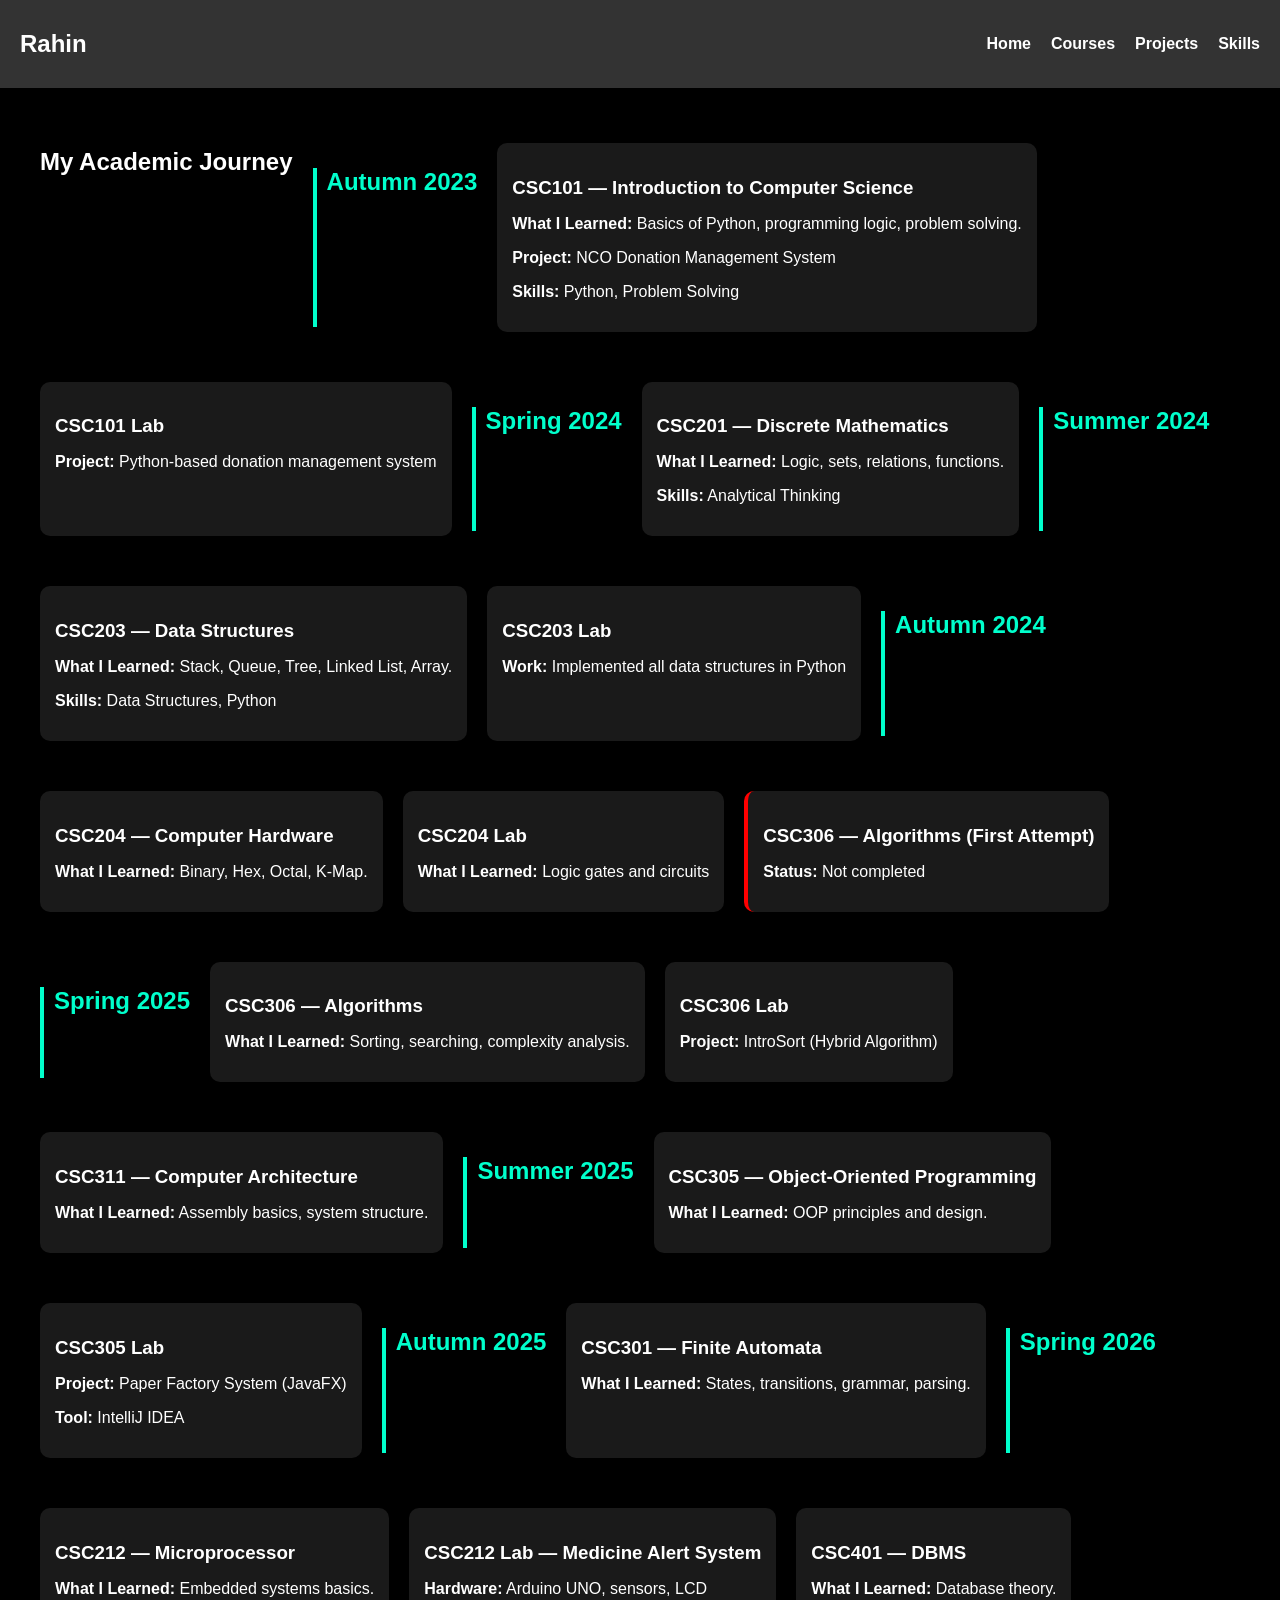
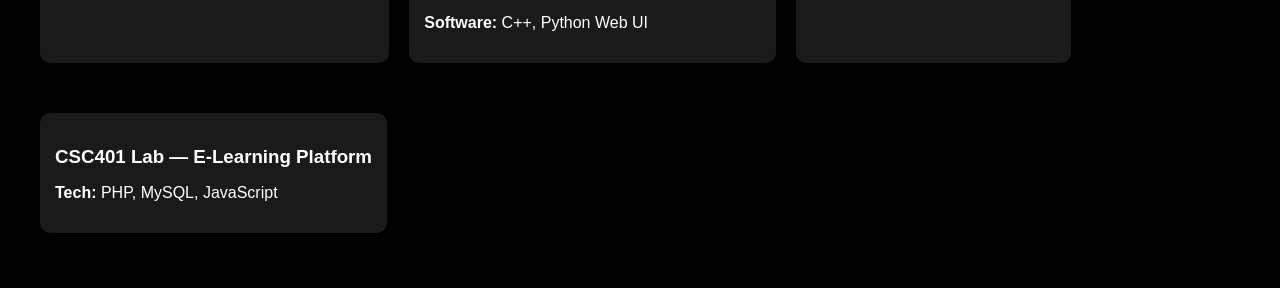
==== courses.html @ 991c68e2 "Wrote the courses.html & managed UI on style.css" ====
<!DOCTYPE html>
<html>
<head>
    <title>Courses</title>
    <link rel="stylesheet" href="css/style.css">
</head>
<body>

    <nav>
        <h2>Rahin</h2>
        <ul>
            <li><a href="index.html">Home</a></li>
            <li><a href="courses.html">Courses</a></li>
            <li><a href="projects.html">Projects</a></li>
            <li><a href="skills.html">Skills</a></li>
        </ul>
    </nav>

    <section class="container">
        <h1>My Academic Journey</h1>

        <!-- AUTUMN 2023 -->
        <h2 class="semester">Autumn 2023</h2>

        <div class="course-card">
            <h3>CSC101 — Introduction to Computer Science</h3>
            <p><strong>What I Learned:</strong> Basics of Python, programming logic, problem solving.</p>
            <p><strong>Project:</strong> NCO Donation Management System</p>
            <p><strong>Skills:</strong> Python, Problem Solving</p>
        </div>

        <div class="course-card">
            <h3>CSC101 Lab</h3>
            <p><strong>Project:</strong> Python-based donation management system</p>
        </div>

        <!-- SPRING 2024 -->
        <h2 class="semester">Spring 2024</h2>

        <div class="course-card">
            <h3>CSC201 — Discrete Mathematics</h3>
            <p><strong>What I Learned:</strong> Logic, sets, relations, functions.</p>
            <p><strong>Skills:</strong> Analytical Thinking</p>
        </div>

        <!-- SUMMER 2024 -->
        <h2 class="semester">Summer 2024</h2>

        <div class="course-card">
            <h3>CSC203 — Data Structures</h3>
            <p><strong>What I Learned:</strong> Stack, Queue, Tree, Linked List, Array.</p>
            <p><strong>Skills:</strong> Data Structures, Python</p>
        </div>

        <div class="course-card">
            <h3>CSC203 Lab</h3>
            <p><strong>Work:</strong> Implemented all data structures in Python</p>
        </div>

        <!-- AUTUMN 2024 -->
        <h2 class="semester">Autumn 2024</h2>

        <div class="course-card">
            <h3>CSC204 — Computer Hardware</h3>
            <p><strong>What I Learned:</strong> Binary, Hex, Octal, K-Map.</p>
        </div>

        <div class="course-card">
            <h3>CSC204 Lab</h3>
            <p><strong>What I Learned:</strong> Logic gates and circuits</p>
        </div>

        <div class="course-card failed">
            <h3>CSC306 — Algorithms (First Attempt)</h3>
            <p><strong>Status:</strong> Not completed</p>
        </div>

        <!-- SPRING 2025 -->
        <h2 class="semester">Spring 2025</h2>

        <div class="course-card">
            <h3>CSC306 — Algorithms</h3>
            <p><strong>What I Learned:</strong> Sorting, searching, complexity analysis.</p>
        </div>

        <div class="course-card">
            <h3>CSC306 Lab</h3>
            <p><strong>Project:</strong> IntroSort (Hybrid Algorithm)</p>
        </div>

        <div class="course-card">
            <h3>CSC311 — Computer Architecture</h3>
            <p><strong>What I Learned:</strong> Assembly basics, system structure.</p>
        </div>

        <!-- SUMMER 2025 -->
        <h2 class="semester">Summer 2025</h2>

        <div class="course-card">
            <h3>CSC305 — Object-Oriented Programming</h3>
            <p><strong>What I Learned:</strong> OOP principles and design.</p>
        </div>

        <div class="course-card">
            <h3>CSC305 Lab</h3>
            <p><strong>Project:</strong> Paper Factory System (JavaFX)</p>
            <p><strong>Tool:</strong> IntelliJ IDEA</p>
        </div>

        <!-- AUTUMN 2025 -->
        <h2 class="semester">Autumn 2025</h2>

        <div class="course-card">
            <h3>CSC301 — Finite Automata</h3>
            <p><strong>What I Learned:</strong> States, transitions, grammar, parsing.</p>
        </div>

        <!-- SPRING 2026 -->
        <h2 class="semester">Spring 2026</h2>

        <div class="course-card">
            <h3>CSC212 — Microprocessor</h3>
            <p><strong>What I Learned:</strong> Embedded systems basics.</p>
        </div>

        <div class="course-card">
            <h3>CSC212 Lab — Medicine Alert System</h3>
            <p><strong>Hardware:</strong> Arduino UNO, sensors, LCD</p>
            <p><strong>Software:</strong> C++, Python Web UI</p>
        </div>

        <div class="course-card">
            <h3>CSC401 — DBMS</h3>
            <p><strong>What I Learned:</strong> Database theory.</p>
        </div>

        <div class="course-card">
            <h3>CSC401 Lab — E-Learning Platform</h3>
            <p><strong>Tech:</strong> PHP, MySQL, JavaScript</p>
        </div>

    </section>

</body>
</html>
---- css/style.css ----
body{
    margin: 0;
    font-family: Arial, Helvetica, sans-serif;
    background-color:black;
    color:white;
}
/*navbar*/
nav{
    display: flex;
    justify-content: space-between;
    align-items: center;
    background-color: #333;
    padding: 10px 20px;
}
nav ul{
    display: flex;
    list-style: none;
    gap: 20px;
}
nav a{
    color: white;
    text-decoration: none;
    font-weight: bold;
}
/*Container*/
.container{
    display: flex;
    flex-wrap: wrap;
    gap: 20px;
    padding: 40px;
}
.semester {
    margin-top: 40px;
    color: #00ffcc;
    border-left: 4px solid #00ffcc;
    padding-left: 10px;
}

.course-card {
    background: #1a1a1a;
    padding: 15px;
    margin: 15px 0;
    border-radius: 10px;
    transition: 0.2s;
}

.course-card:hover {
    transform: scale(1.02);
    background: #222;
}

.course-card h3 {
    margin-bottom: 8px;
}

.failed {
    border-left: 4px solid red;
}
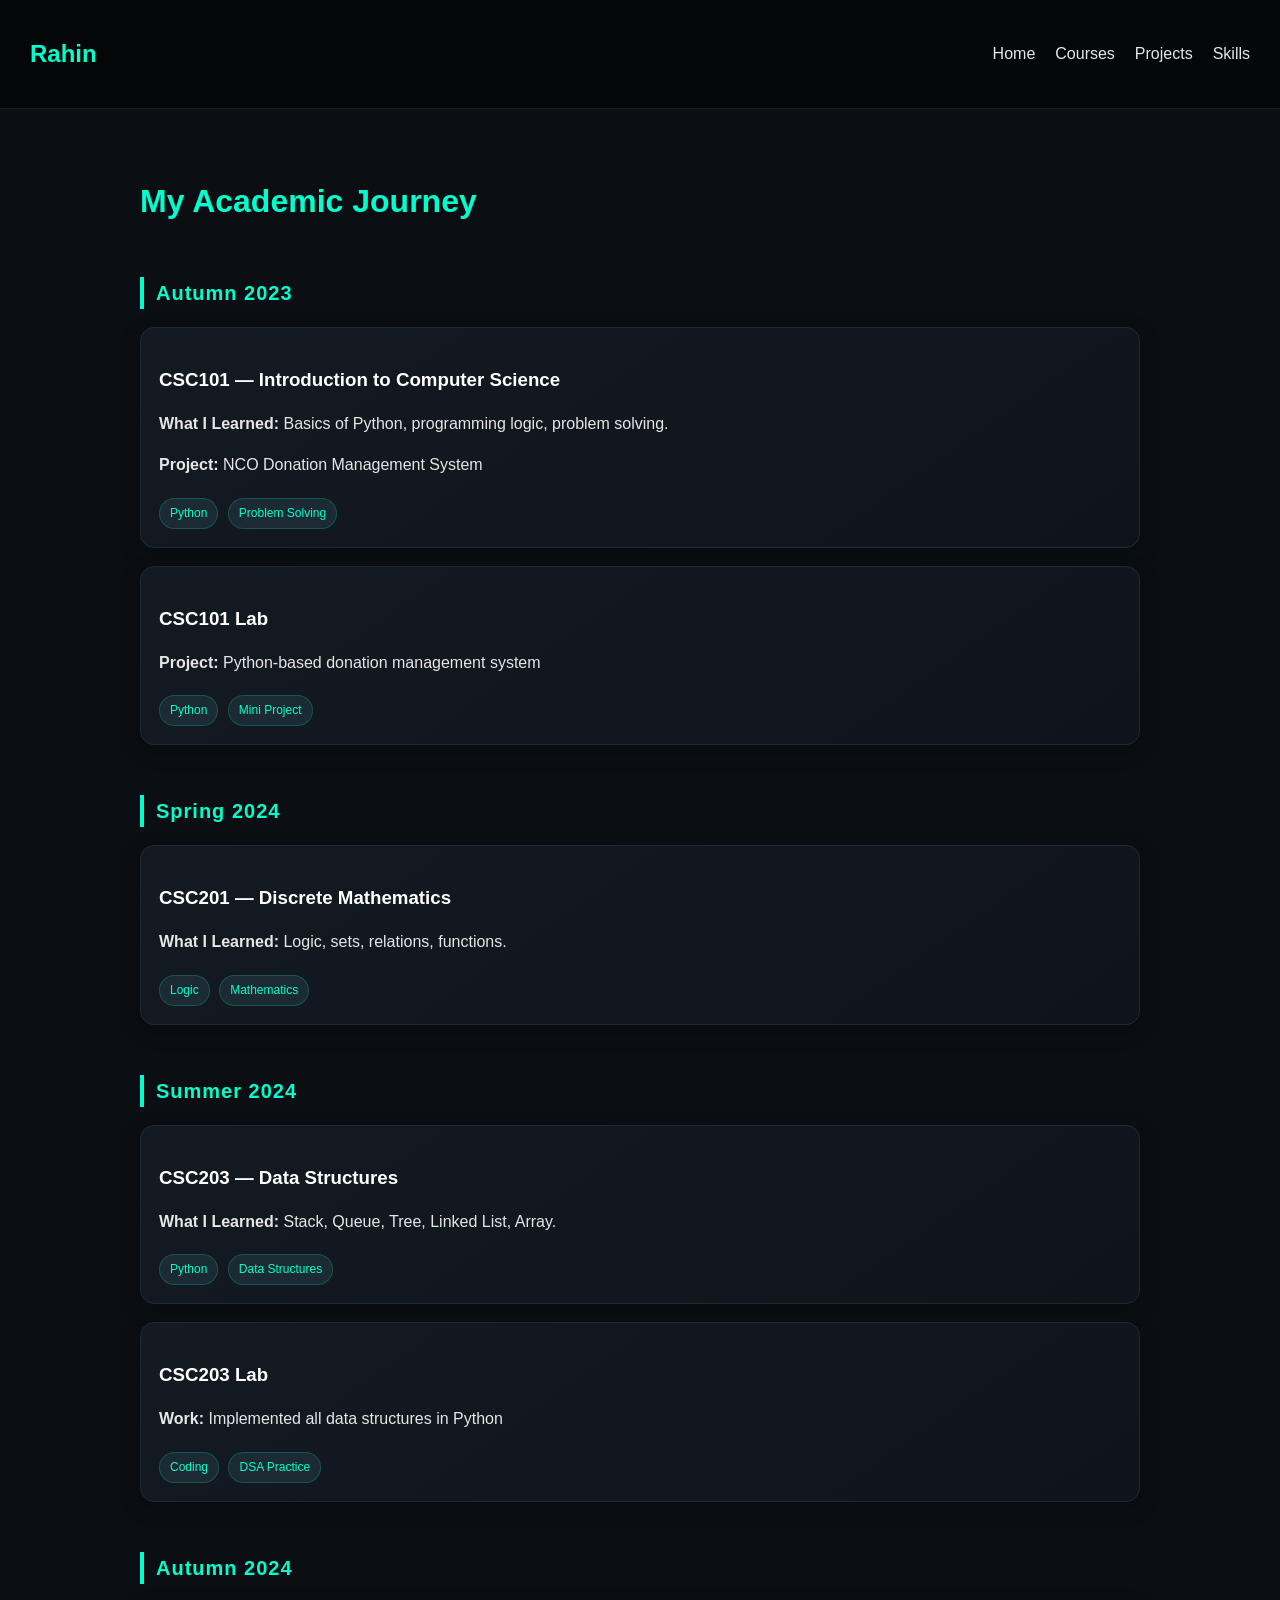
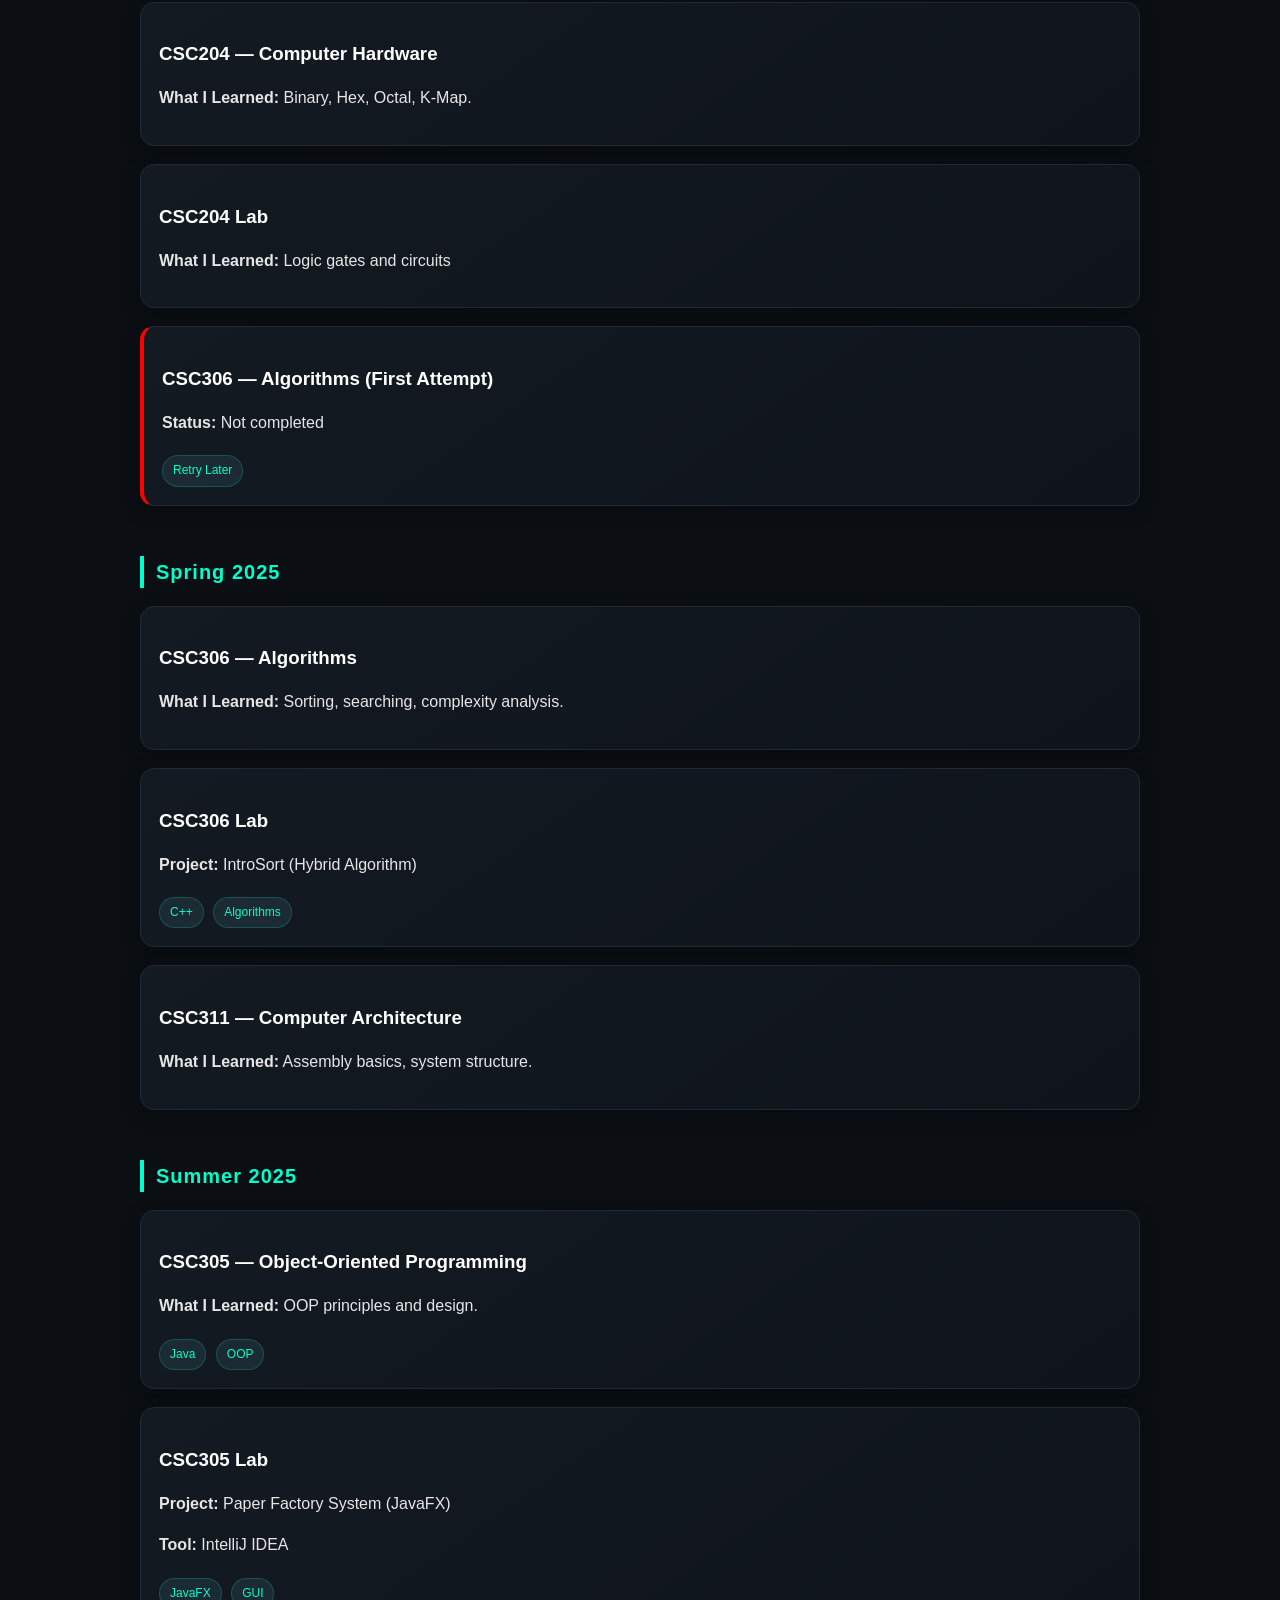
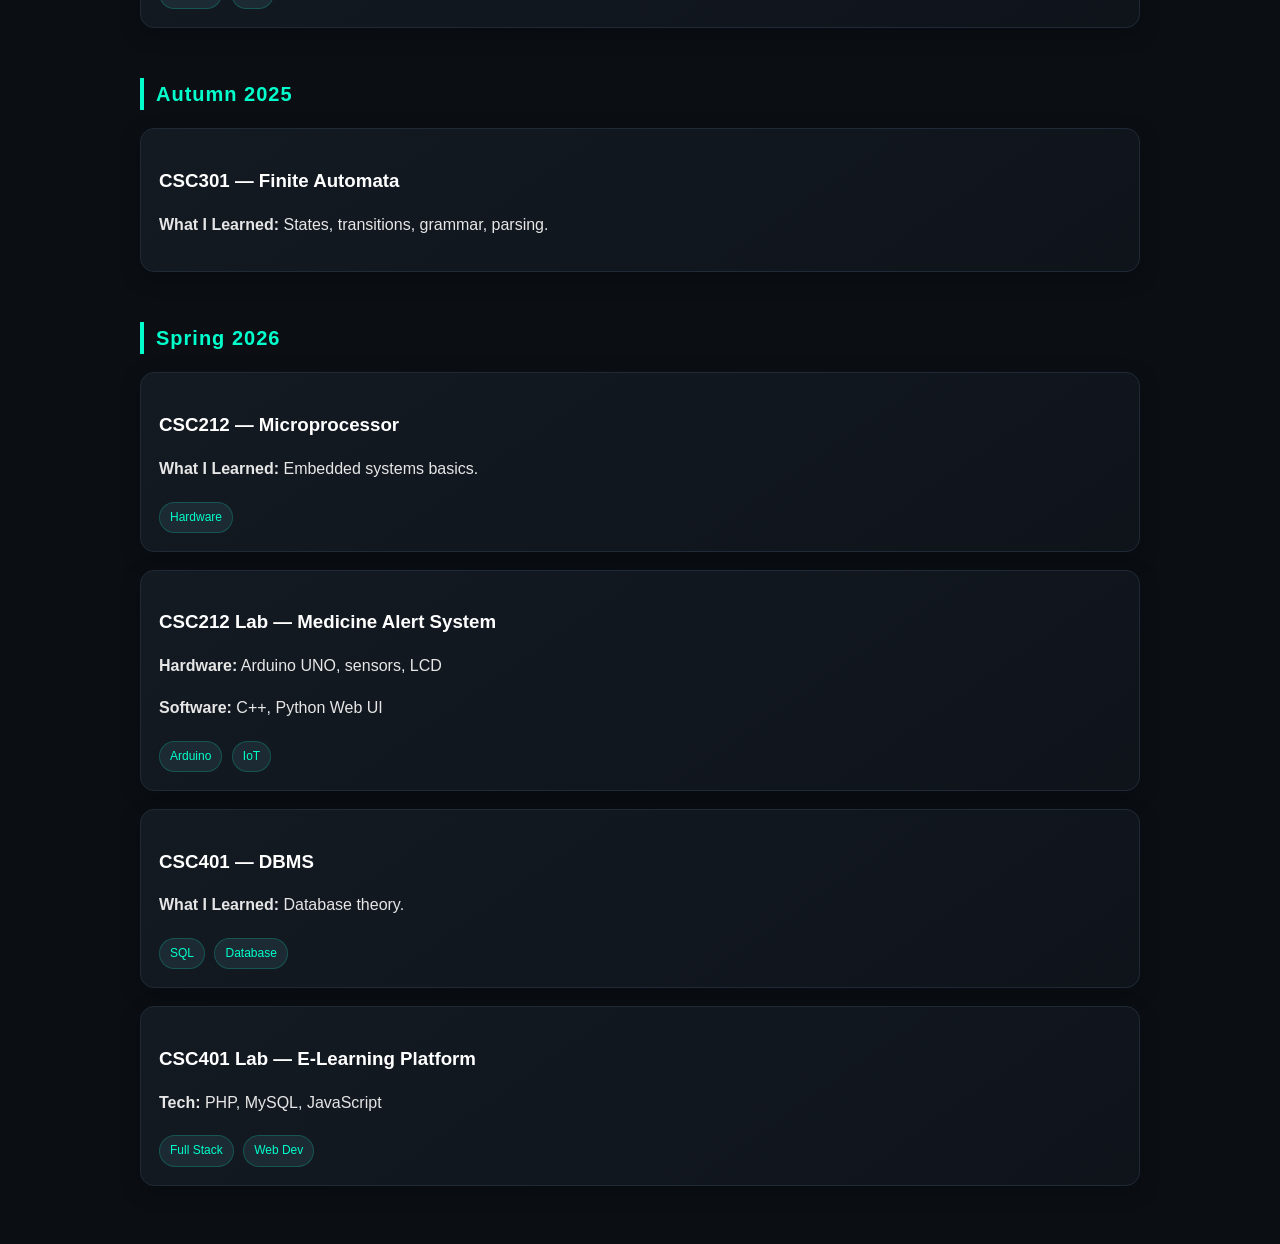
==== commit ce07ac49: "Changed the Course UI!" ====
--- a/courses.html
+++ b/courses.html
@@ -17,21 +17,33 @@
     </nav>
 
     <section class="container">
-        <h1>My Academic Journey</h1>
+
+        <h1 class="page-title">My Academic Journey</h1>
 
         <!-- AUTUMN 2023 -->
         <h2 class="semester">Autumn 2023</h2>
 
         <div class="course-card">
             <h3>CSC101 — Introduction to Computer Science</h3>
+
             <p><strong>What I Learned:</strong> Basics of Python, programming logic, problem solving.</p>
+
             <p><strong>Project:</strong> NCO Donation Management System</p>
-            <p><strong>Skills:</strong> Python, Problem Solving</p>
+
+            <div class="tag-group">
+                <span class="tag">Python</span>
+                <span class="tag">Problem Solving</span>
+            </div>
         </div>
 
         <div class="course-card">
             <h3>CSC101 Lab</h3>
             <p><strong>Project:</strong> Python-based donation management system</p>
+
+            <div class="tag-group">
+                <span class="tag">Python</span>
+                <span class="tag">Mini Project</span>
+            </div>
         </div>
 
         <!-- SPRING 2024 -->
@@ -40,7 +52,11 @@
         <div class="course-card">
             <h3>CSC201 — Discrete Mathematics</h3>
             <p><strong>What I Learned:</strong> Logic, sets, relations, functions.</p>
-            <p><strong>Skills:</strong> Analytical Thinking</p>
+
+            <div class="tag-group">
+                <span class="tag">Logic</span>
+                <span class="tag">Mathematics</span>
+            </div>
         </div>
 
         <!-- SUMMER 2024 -->
@@ -49,12 +65,21 @@
         <div class="course-card">
             <h3>CSC203 — Data Structures</h3>
             <p><strong>What I Learned:</strong> Stack, Queue, Tree, Linked List, Array.</p>
-            <p><strong>Skills:</strong> Data Structures, Python</p>
+
+            <div class="tag-group">
+                <span class="tag">Python</span>
+                <span class="tag">Data Structures</span>
+            </div>
         </div>
 
         <div class="course-card">
             <h3>CSC203 Lab</h3>
             <p><strong>Work:</strong> Implemented all data structures in Python</p>
+
+            <div class="tag-group">
+                <span class="tag">Coding</span>
+                <span class="tag">DSA Practice</span>
+            </div>
         </div>
 
         <!-- AUTUMN 2024 -->
@@ -73,6 +98,10 @@
         <div class="course-card failed">
             <h3>CSC306 — Algorithms (First Attempt)</h3>
             <p><strong>Status:</strong> Not completed</p>
+
+            <div class="tag-group">
+                <span class="tag">Retry Later</span>
+            </div>
         </div>
 
         <!-- SPRING 2025 -->
@@ -86,6 +115,11 @@
         <div class="course-card">
             <h3>CSC306 Lab</h3>
             <p><strong>Project:</strong> IntroSort (Hybrid Algorithm)</p>
+
+            <div class="tag-group">
+                <span class="tag">C++</span>
+                <span class="tag">Algorithms</span>
+            </div>
         </div>
 
         <div class="course-card">
@@ -99,12 +133,22 @@
         <div class="course-card">
             <h3>CSC305 — Object-Oriented Programming</h3>
             <p><strong>What I Learned:</strong> OOP principles and design.</p>
+
+            <div class="tag-group">
+                <span class="tag">Java</span>
+                <span class="tag">OOP</span>
+            </div>
         </div>
 
         <div class="course-card">
             <h3>CSC305 Lab</h3>
             <p><strong>Project:</strong> Paper Factory System (JavaFX)</p>
             <p><strong>Tool:</strong> IntelliJ IDEA</p>
+
+            <div class="tag-group">
+                <span class="tag">JavaFX</span>
+                <span class="tag">GUI</span>
+            </div>
         </div>
 
         <!-- AUTUMN 2025 -->
@@ -121,22 +165,41 @@
         <div class="course-card">
             <h3>CSC212 — Microprocessor</h3>
             <p><strong>What I Learned:</strong> Embedded systems basics.</p>
+
+            <div class="tag-group">
+                <span class="tag">Hardware</span>
+            </div>
         </div>
 
         <div class="course-card">
             <h3>CSC212 Lab — Medicine Alert System</h3>
             <p><strong>Hardware:</strong> Arduino UNO, sensors, LCD</p>
             <p><strong>Software:</strong> C++, Python Web UI</p>
+
+            <div class="tag-group">
+                <span class="tag">Arduino</span>
+                <span class="tag">IoT</span>
+            </div>
         </div>
 
         <div class="course-card">
             <h3>CSC401 — DBMS</h3>
             <p><strong>What I Learned:</strong> Database theory.</p>
+
+            <div class="tag-group">
+                <span class="tag">SQL</span>
+                <span class="tag">Database</span>
+            </div>
         </div>
 
         <div class="course-card">
             <h3>CSC401 Lab — E-Learning Platform</h3>
             <p><strong>Tech:</strong> PHP, MySQL, JavaScript</p>
+
+            <div class="tag-group">
+                <span class="tag">Full Stack</span>
+                <span class="tag">Web Dev</span>
+            </div>
         </div>
 
     </section>
--- a/css/style.css
+++ b/css/style.css
@@ -1,58 +1,122 @@
-body{
+body {
     margin: 0;
-    font-family: Arial, Helvetica, sans-serif;
-    background-color:black;
-    color:white;
+    font-family: "Segoe UI", sans-serif;
+    background: #0b0f14;
+    color: #e6e6e6;
+    line-height: 1.6;
+}
+
+.container {
+    max-width: 1000px;
+    margin: auto;
+    padding: 40px 20px;
 }
 /*navbar*/
-nav{
+nav {
     display: flex;
     justify-content: space-between;
     align-items: center;
-    background-color: #333;
-    padding: 10px 20px;
+    padding: 15px 30px;
+    background: rgba(0, 0, 0, 0.6);
+    backdrop-filter: blur(10px);
+    position: sticky;
+    top: 0;
+    z-index: 1000;
+    border-bottom: 1px solid #1f1f1f;
 }
-nav ul{
+
+nav h2 {
+    color: #00ffcc;
+}
+
+nav ul {
     display: flex;
+    gap: 20px;
     list-style: none;
-    gap: 20px;
 }
-nav a{
-    color: white;
+
+nav a {
+    color: #e6e6e6;
     text-decoration: none;
-    font-weight: bold;
+    transition: 0.2s;
 }
-/*Container*/
-.container{
-    display: flex;
-    flex-wrap: wrap;
-    gap: 20px;
-    padding: 40px;
+
+nav a:hover {
+    color: #00ffcc;
 }
+
 .semester {
-    margin-top: 40px;
+    margin-top: 50px;
+    font-size: 20px;
     color: #00ffcc;
     border-left: 4px solid #00ffcc;
-    padding-left: 10px;
+    padding-left: 12px;
+    letter-spacing: 1px;
 }
 
 .course-card {
-    background: #1a1a1a;
-    padding: 15px;
-    margin: 15px 0;
-    border-radius: 10px;
-    transition: 0.2s;
+    background: linear-gradient(145deg, #141a22, #0f141b);
+    padding: 18px;
+    margin: 18px 0;
+    border-radius: 14px;
+    border: 1px solid #1f2a36;
+    box-shadow: 0 6px 20px rgba(0,0,0,0.3);
+    transition: all 0.25s ease;
 }
 
 .course-card:hover {
-    transform: scale(1.02);
-    background: #222;
+    transform: translateY(-5px);
+    border-color: #00ffcc;
+    box-shadow: 0 10px 30px rgba(0,255,204,0.08);
 }
 
 .course-card h3 {
+    color: #ffffff;
     margin-bottom: 8px;
 }
 
 .failed {
     border-left: 4px solid red;
+}
+.tag {
+    display: inline-block;
+    padding: 4px 10px;
+    margin: 4px 5px 0 0;
+    font-size: 12px;
+    border-radius: 20px;
+    background: #1b2a33;
+    color: #00ffcc;
+    border: 1px solid #00ffcc33;
+}
+.course-card {
+    opacity: 0;
+    transform: translateY(20px);
+    animation: fadeIn 0.5s ease forwards;
+}
+
+@keyframes fadeIn {
+    to {
+        opacity: 1;
+        transform: translateY(0);
+    }
+}
+.page-title {
+    font-size: 32px;
+    margin-bottom: 20px;
+    color: #00ffcc;
+}
+
+.tag-group {
+    margin-top: 10px;
+}
+
+.tag {
+    display: inline-block;
+    padding: 5px 10px;
+    margin: 4px 5px 0 0;
+    font-size: 12px;
+    border-radius: 20px;
+    background: #1b2a33;
+    color: #00ffcc;
+    border: 1px solid #00ffcc33;
 }
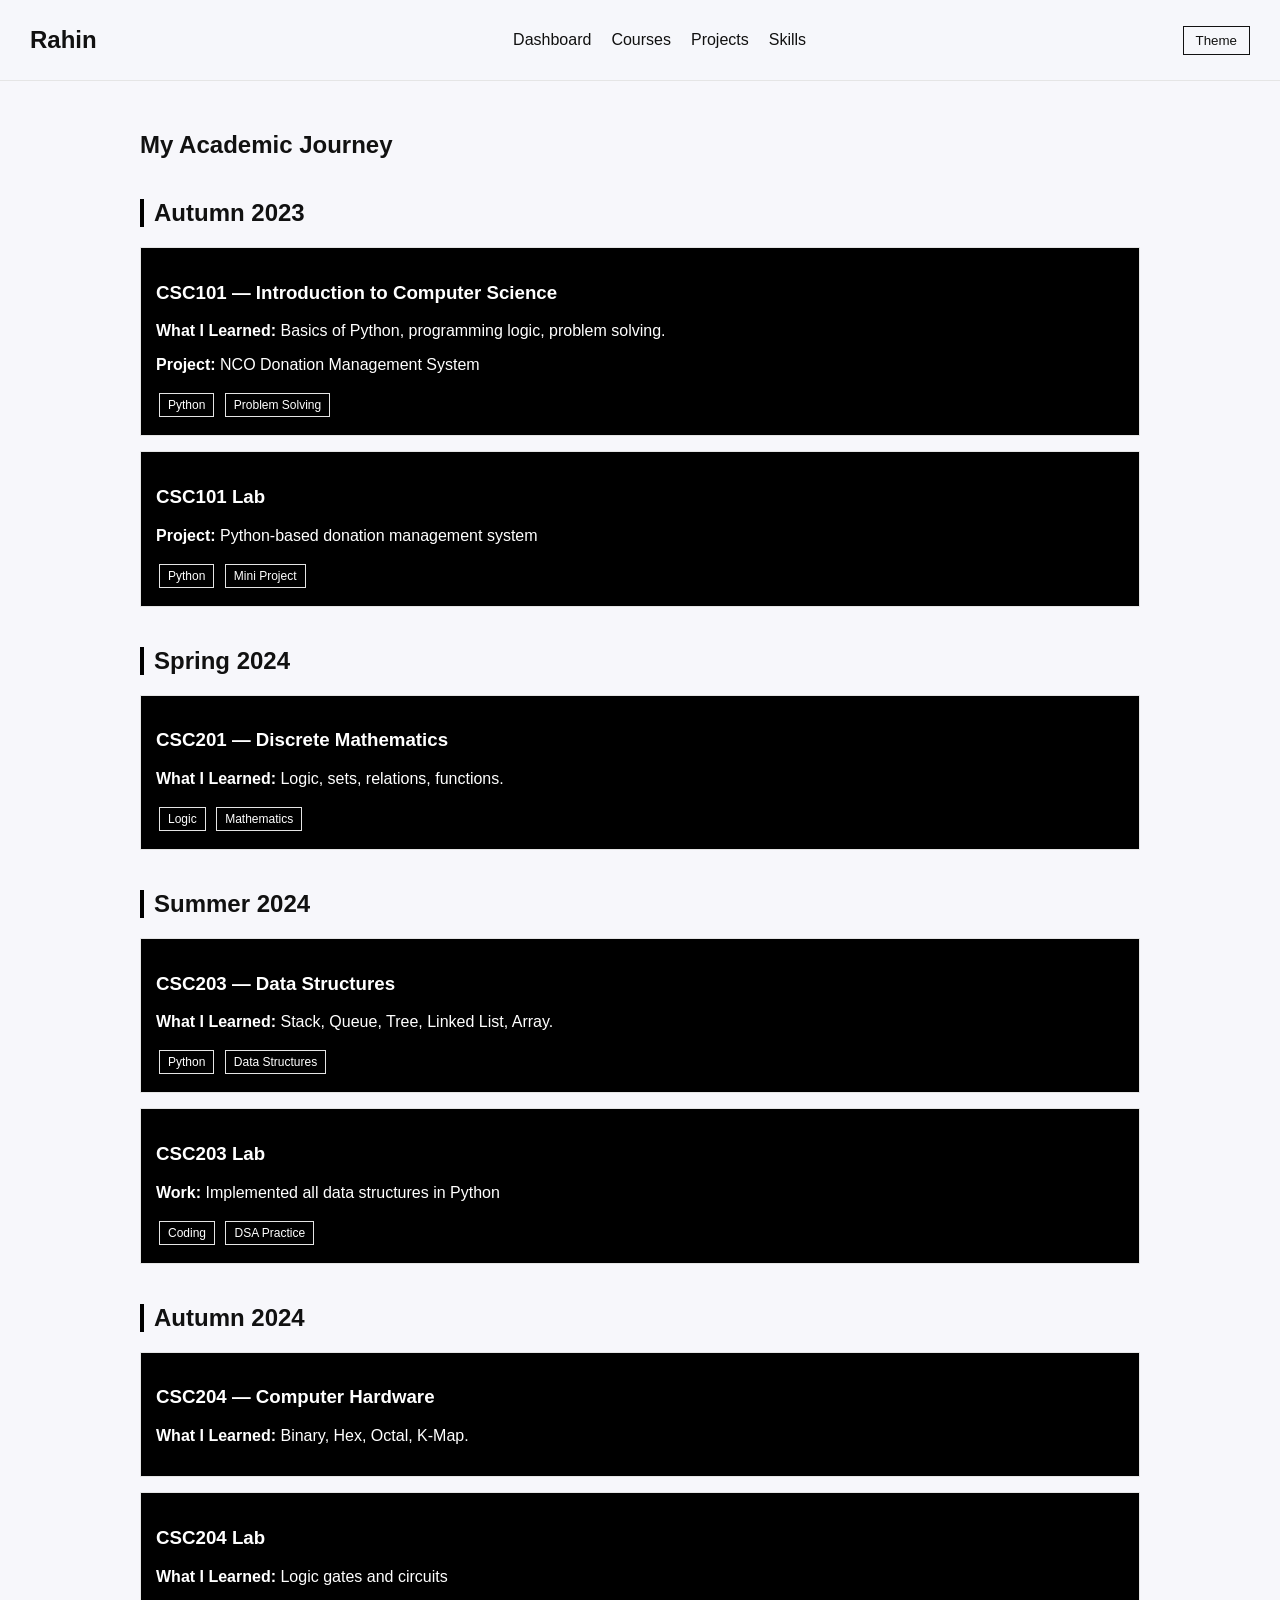
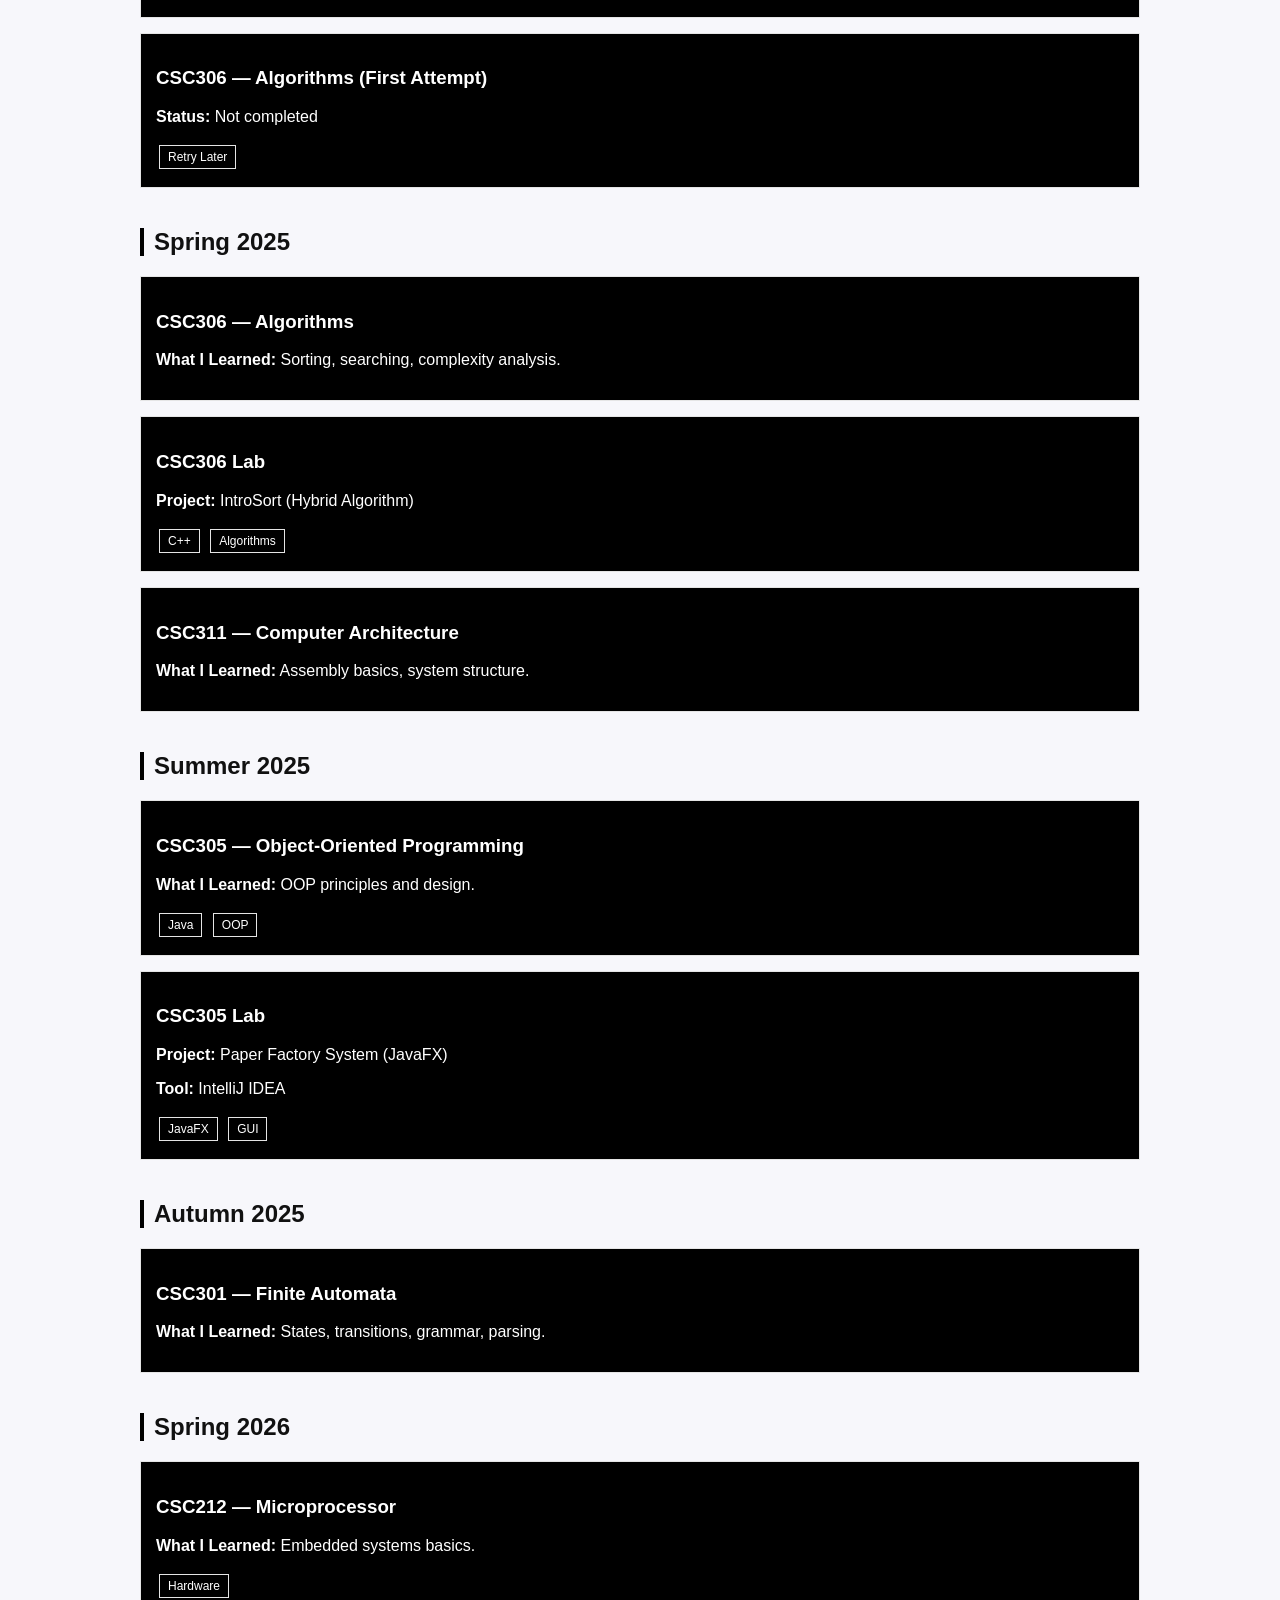
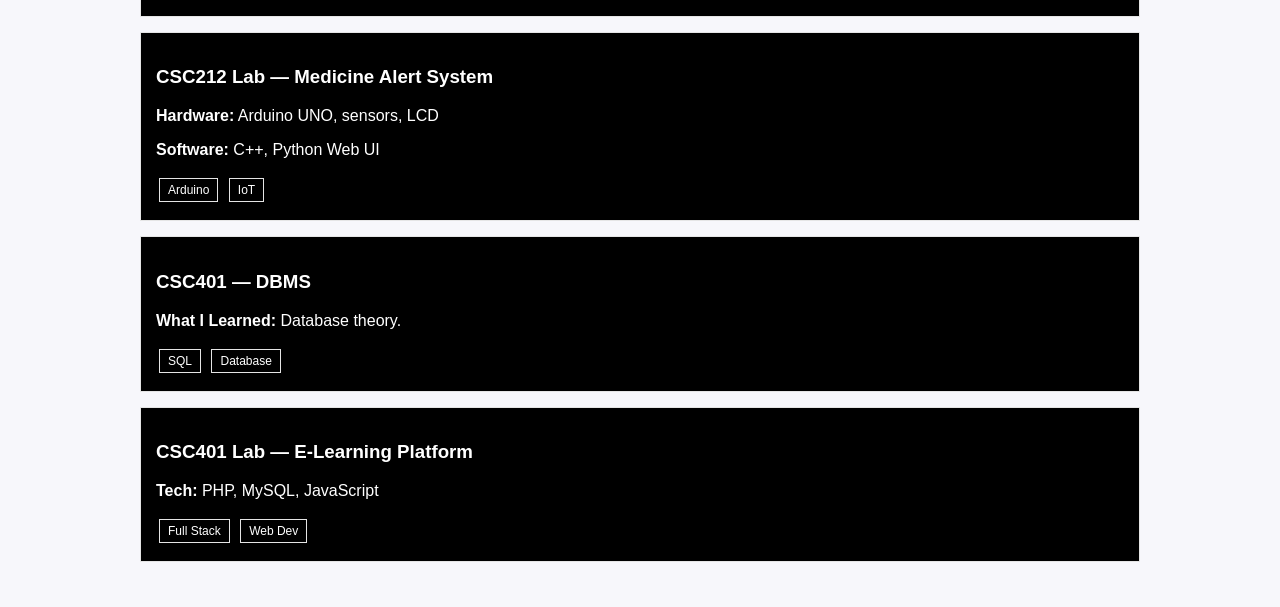
==== commit 396e8941: "added theme button on all the pages and changed JS file." ====
--- a/courses.html
+++ b/courses.html
@@ -7,14 +7,17 @@
 <body>
 
     <nav>
-        <h2>Rahin</h2>
-        <ul>
-            <li><a href="index.html">Home</a></li>
-            <li><a href="courses.html">Courses</a></li>
-            <li><a href="projects.html">Projects</a></li>
-            <li><a href="skills.html">Skills</a></li>
-        </ul>
-    </nav>
+    <h2>Rahin</h2>
+
+    <ul>
+        <li><a href="index.html">Dashboard</a></li>
+        <li><a href="courses.html">Courses</a></li>
+        <li><a href="projects.html">Projects</a></li>
+        <li><a href="skills.html">Skills</a></li>
+    </ul>
+
+    <button class="theme-btn" onclick="toggleTheme()">Theme</button>
+</nav>
 
     <section class="container">
 
--- a/css/style.css
+++ b/css/style.css
@@ -1,32 +1,44 @@
+:root {
+    --bg: #f6f7fbe2;
+    --text: #111111;
+    --card: #000000;
+    --cardText: #ffffff;
+    --accent: #000000;
+    --border: #e5e5e5;
+}
+
+/* DARK THEME */
+body.dark {
+    --bg: #0b0f14;
+    --text: #ffffff;
+    --card: #ffffff;
+    --cardText: #000000;
+    --accent: #00ffcc;
+    --border: #1f1f1f;
+}
+
 body {
     margin: 0;
-    font-family: "Segoe UI", sans-serif;
-    background: #0b0f14;
-    color: #e6e6e6;
-    line-height: 1.6;
+    font-family: Arial, sans-serif;
+    background: var(--bg);
+    color: var(--text);
+    transition: 0.3s ease;
 }
 
-.container {
-    max-width: 1000px;
-    margin: auto;
-    padding: 40px 20px;
-}
-/*navbar*/
+/* NAV */
 nav {
     display: flex;
     justify-content: space-between;
     align-items: center;
     padding: 15px 30px;
-    background: rgba(0, 0, 0, 0.6);
-    backdrop-filter: blur(10px);
+    border-bottom: 1px solid var(--border);
+    background: var(--bg);
     position: sticky;
     top: 0;
-    z-index: 1000;
-    border-bottom: 1px solid #1f1f1f;
 }
 
 nav h2 {
-    color: #00ffcc;
+    margin: 0;
 }
 
 nav ul {
@@ -36,87 +48,141 @@
 }
 
 nav a {
-    color: #e6e6e6;
     text-decoration: none;
+    color: var(--text);
+}
+
+/* CONTAINER */
+.container {
+    max-width: 1000px;
+    margin: auto;
+    padding: 30px 20px;
+}
+
+/* HERO */
+.hero {
+    text-align: center;
+    margin-bottom: 30px;
+}
+
+/* CARDS (BLACK BOX STYLE) */
+.course-card,
+.stat-card,
+.highlight-card,
+.timeline-content {
+    background: var(--card);
+    color: var(--cardText);
+    padding: 15px;
+    margin: 15px 0;
+    border-radius: 0px; /* sharp square look */
+    border: 1px solid var(--border);
     transition: 0.2s;
 }
 
-nav a:hover {
-    color: #00ffcc;
+.course-card:hover,
+.highlight-card:hover,
+.stat-card:hover {
+    transform: translateY(-3px);
 }
 
+/* HEADINGS */
+.section-title,
 .semester {
-    margin-top: 50px;
-    font-size: 20px;
-    color: #00ffcc;
-    border-left: 4px solid #00ffcc;
-    padding-left: 12px;
-    letter-spacing: 1px;
+    margin-top: 40px;
+    border-left: 4px solid var(--accent);
+    padding-left: 10px;
 }
 
-.course-card {
-    background: linear-gradient(145deg, #141a22, #0f141b);
-    padding: 18px;
-    margin: 18px 0;
-    border-radius: 14px;
-    border: 1px solid #1f2a36;
-    box-shadow: 0 6px 20px rgba(0,0,0,0.3);
-    transition: all 0.25s ease;
+/* STATS GRID */
+.stats-grid {
+    display: grid;
+    grid-template-columns: repeat(auto-fit, minmax(180px, 1fr));
+    gap: 15px;
 }
 
-.course-card:hover {
-    transform: translateY(-5px);
-    border-color: #00ffcc;
-    box-shadow: 0 10px 30px rgba(0,255,204,0.08);
+/* TAGS */
+.tag {
+    display: inline-block;
+    padding: 4px 8px;
+    font-size: 12px;
+    margin: 3px;
+    border: 1px solid var(--border);
+    color: var(--cardText);
 }
 
-.course-card h3 {
-    color: #ffffff;
-    margin-bottom: 8px;
+/* TIMELINE */
+.timeline {
+    border-left: 2px solid var(--border);
+    padding-left: 20px;
 }
 
-.failed {
-    border-left: 4px solid red;
-}
-.tag {
-    display: inline-block;
-    padding: 4px 10px;
-    margin: 4px 5px 0 0;
-    font-size: 12px;
-    border-radius: 20px;
-    background: #1b2a33;
-    color: #00ffcc;
-    border: 1px solid #00ffcc33;
-}
-.course-card {
-    opacity: 0;
-    transform: translateY(20px);
-    animation: fadeIn 0.5s ease forwards;
+.timeline-item {
+    margin-bottom: 15px;
+    cursor: pointer;
+    position: relative;
 }
 
-@keyframes fadeIn {
-    to {
-        opacity: 1;
-        transform: translateY(0);
-    }
-}
-.page-title {
-    font-size: 32px;
-    margin-bottom: 20px;
-    color: #00ffcc;
+.timeline-dot {
+    width: 10px;
+    height: 10px;
+    background: var(--accent);
+    position: absolute;
+    left: -26px;
+    top: 5px;
+    border-radius: 50%;
 }
 
-.tag-group {
-    margin-top: 10px;
+.timeline-details {
+    max-height: 0;
+    overflow: hidden;
+    opacity: 0;
+    transition: 0.3s ease;
 }
 
-.tag {
-    display: inline-block;
-    padding: 5px 10px;
-    margin: 4px 5px 0 0;
-    font-size: 12px;
-    border-radius: 20px;
-    background: #1b2a33;
-    color: #00ffcc;
-    border: 1px solid #00ffcc33;
+.timeline-item.active .timeline-details {
+    max-height: 100px;
+    opacity: 1;
+}
+
+/* THEME BUTTON */
+.project-card {
+    background: var(--card);
+    color: var(--cardText);
+    padding: 20px;
+    margin: 20px 0;
+    border: 1px solid var(--border);
+    border-radius: 0;
+    transition: 0.3s;
+}
+
+.project-card:hover {
+    transform: translateY(-4px);
+}
+.skill {
+    margin-bottom: 20px;
+}
+
+.bar {
+    width: 100%;
+    height: 10px;
+    background: var(--border);
+}
+
+.fill {
+    height: 10px;
+    background: var(--accent);
+    transition: width 1s ease;
+}
+.theme-btn {
+    padding: 6px 12px;
+    border: 1px solid var(--text);
+    background: none;
+    color: var(--text);
+    cursor: pointer;
+    transition: 0.2s;
+}
+
+.theme-btn:hover {
+    border-color: var(--accent);
+    color: var(--accent);
 }
